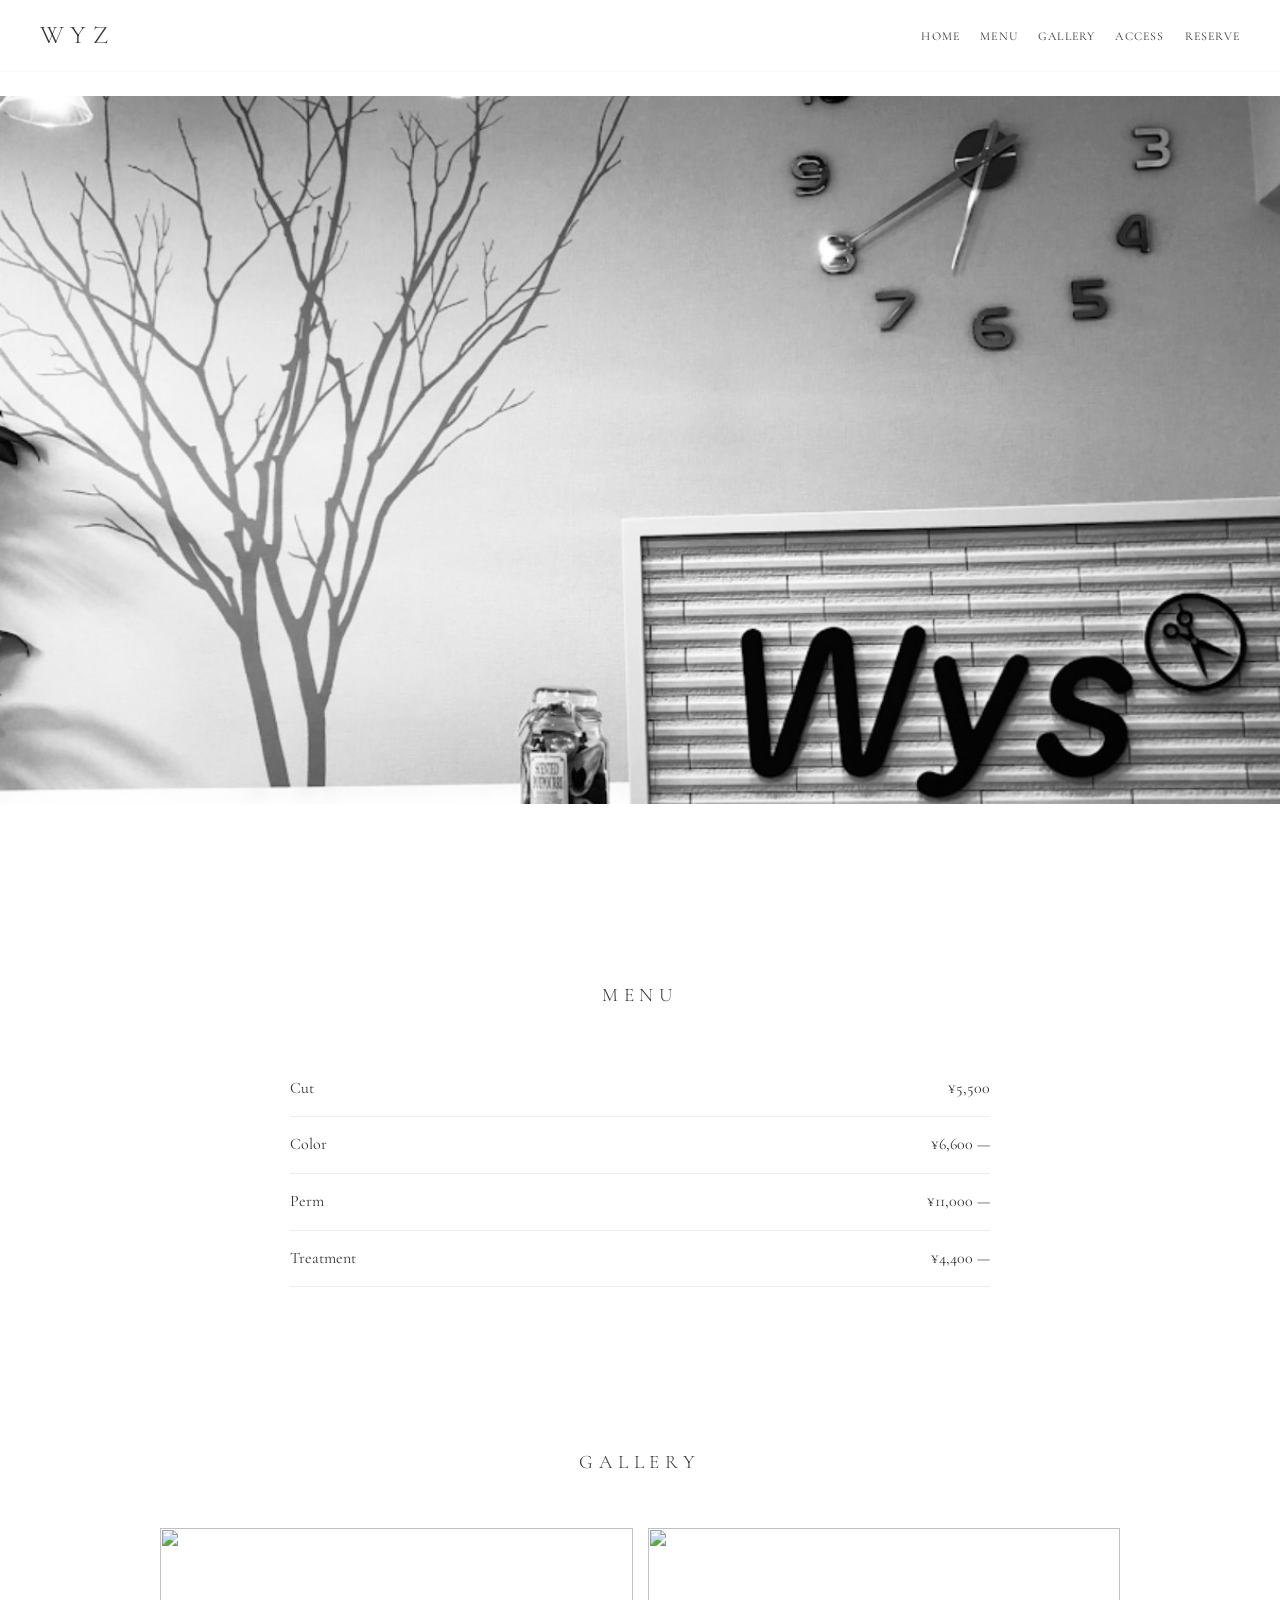
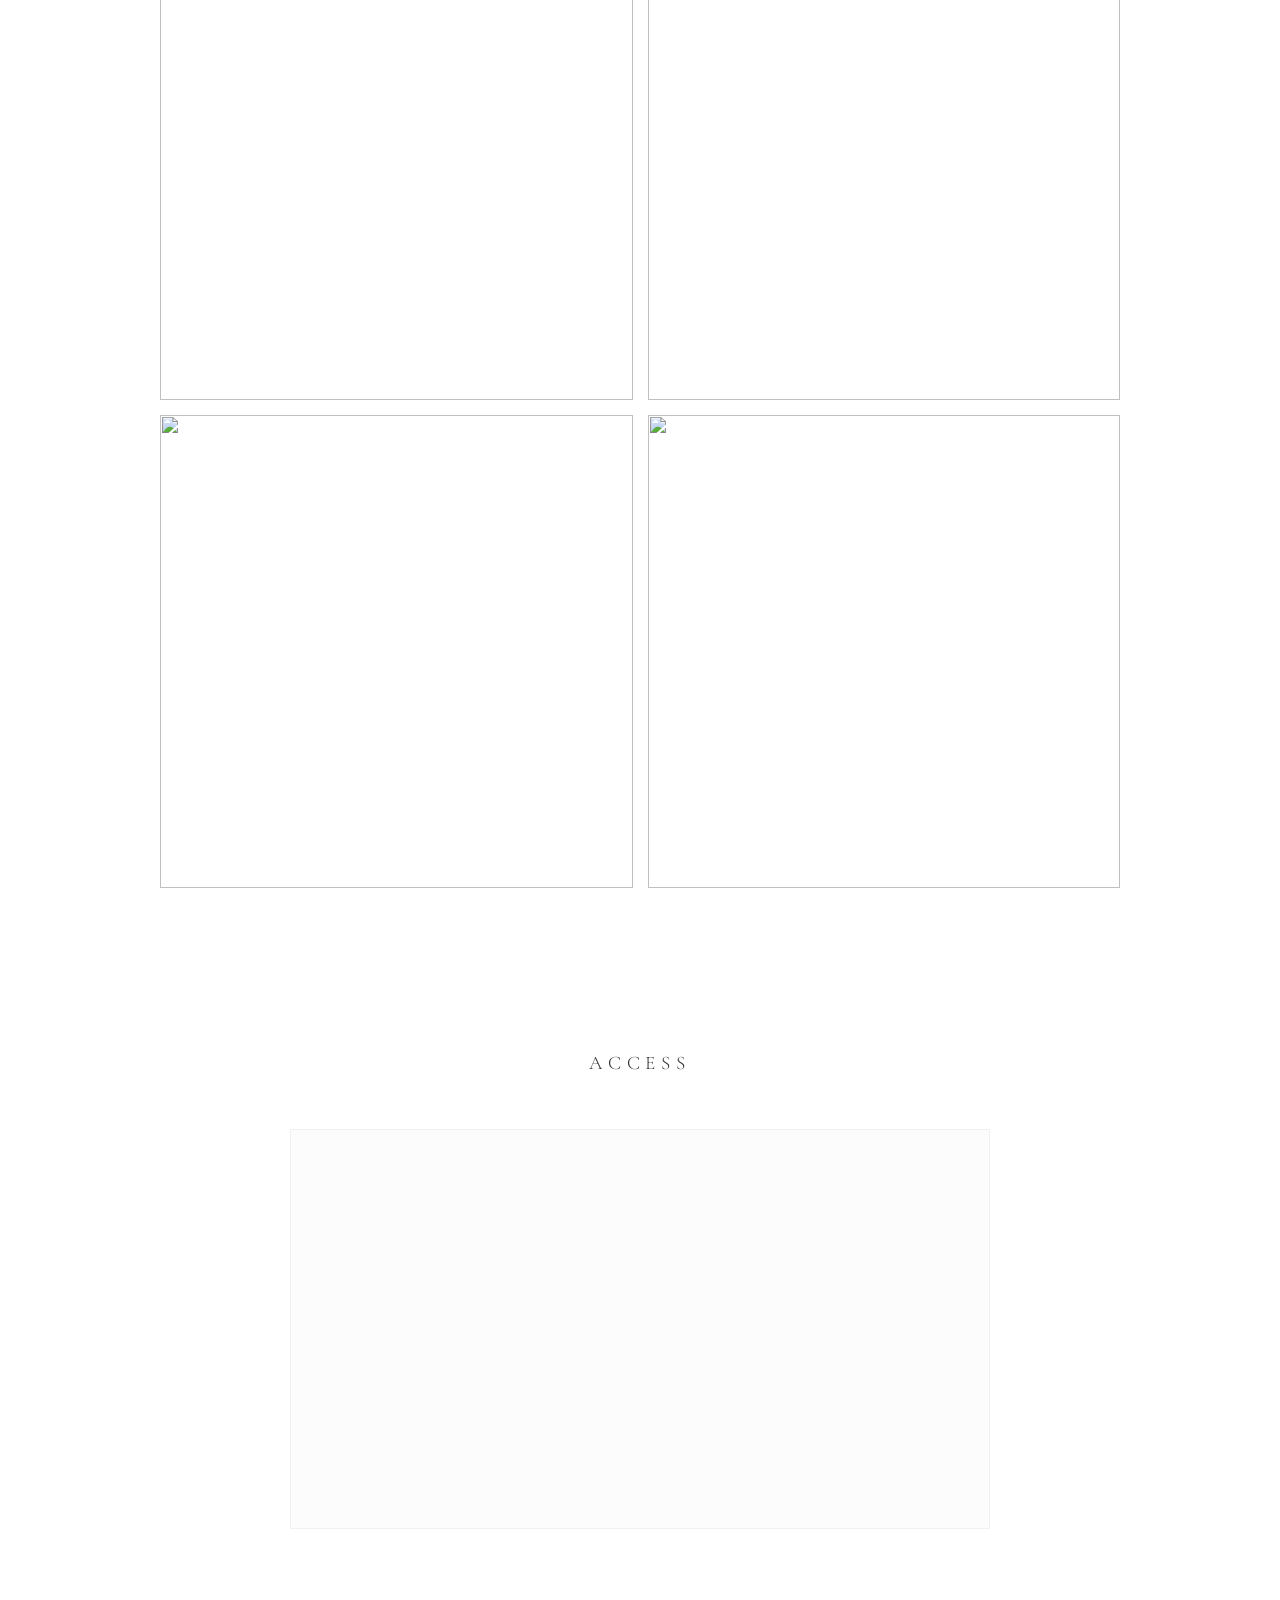
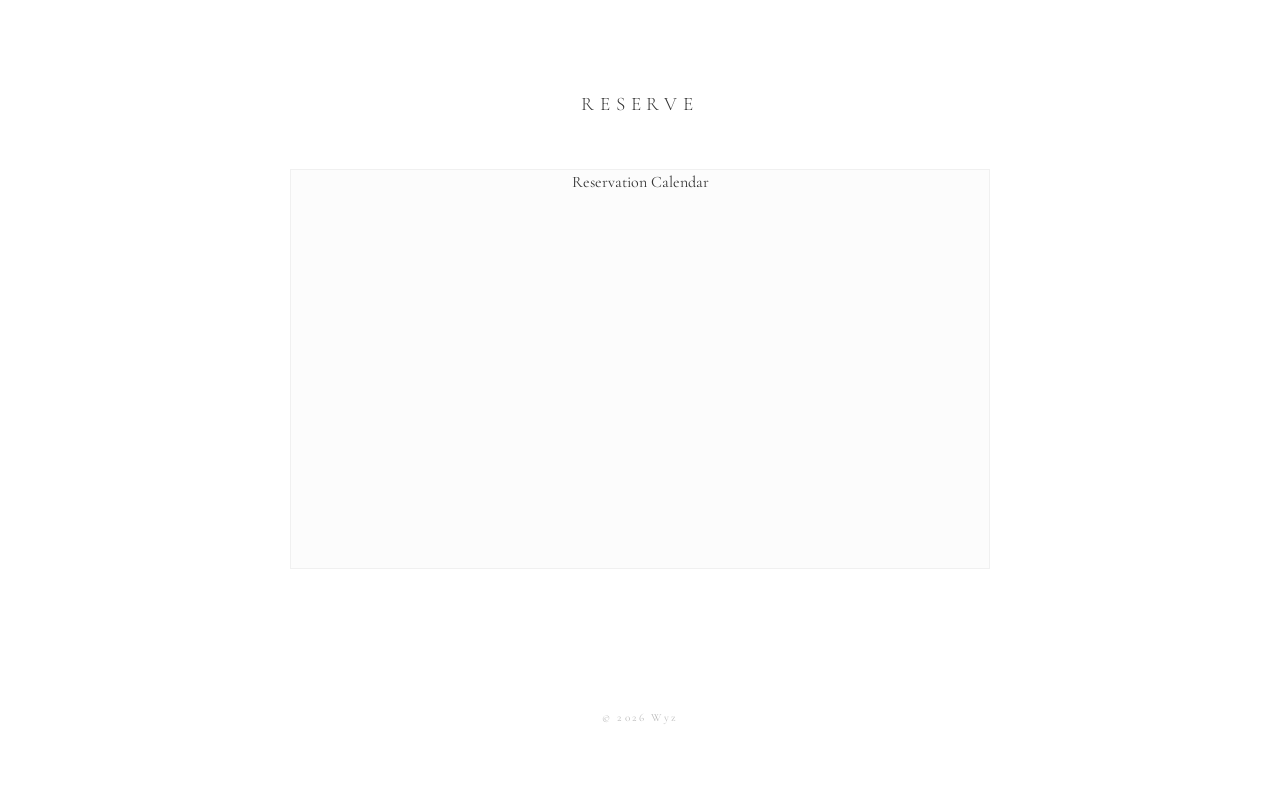
==== index.html @ 9bf514b8 "Add files via upload" ====
<!DOCTYPE html>
<html lang="ja">
<head>
    <meta charset="UTF-8">
    <meta name="viewport" content="width=device-width, initial-scale=1.0">
    <title>Wyz | Hair Salon</title>
    <!-- 洗練された印象を与えるフォントを読み込み -->
    <link href="https://fonts.googleapis.com/css2?family=Cormorant+Garamond:wght@300&family=Noto+Sans+JP:wght@300&display=swap" rel="stylesheet">
    <link rel="stylesheet" href="style.css">
</head>
<body>

    <header>
        <div class="header-inner">
            <h1 class="logo">Wyz</h1>
            <nav>
                <ul>
                    <li><a href="#home">HOME</a></li>
                    <li><a href="#menu">MENU</a></li>
                    <li><a href="#gallery">GALLERY</a></li>
                    <li><a href="#access">ACCESS</a></li>
                    <li><a href="#reserve">RESERVE</a></li>
                </ul>
            </nav>
        </div>
    </header>

    <main>
        <!-- Home: 画面いっぱいのメインビジュアル -->
        <section id="home" class="hero">
            <div class="hero-image">
                <img src="images/main-visual.jpg" alt="Wyz">
            </div>
        </section>

        <!-- Menu: 余白を活かしたリスト -->
        <section id="menu" class="section">
            <h2 class="section-title">MENU</h2>
            <div class="container">
                <dl class="menu-list">
                    <dt>Cut</dt><dd>¥5,500</dd>
                    <dt>Color</dt><dd>¥6,600 —</dd>
                    <dt>Perm</dt><dd>¥11,000 —</dd>
                    <dt>Treatment</dt><dd>¥4,400 —</dd>
                </dl>
            </div>
        </section>

        <!-- Gallery: グリッド表示 -->
        <section id="gallery" class="section">
            <h2 class="section-title">GALLERY</h2>
            <div class="gallery-grid">
                <div class="g-item"><img src="images/style1.jpg" alt=""></div>
                <div class="g-item"><img src="images/style2.jpg" alt=""></div>
                <div class="g-item"><img src="images/style3.jpg" alt=""></div>
                <div class="g-item"><img src="images/style4.jpg" alt=""></div>
            </div>
        </section>

        <!-- Access: 住所のテキストを削除しました -->
        <section id="access" class="section">
            <h2 class="section-title">ACCESS</h2>
            <div class="container">
                <div class="map-area">
                    <iframe src="https://www.google.com/maps/embed?pb=!1m18!1m12!1m3!1d988.2828588211678!2d136.62929129997522!3d36.60327913810577!2m3!1f0!2f0!3f0!3m2!1i1024!2i768!4f13.1!3m3!1m2!1s0x5ff9cdb1f380f823%3A0x5fd525300e2ebc56!2sWys!5e0!3m2!1sja!2sjp!4v1778840230287!5m2!1sja!2sjp" width="600" height="450" style="border:0;" allowfullscreen="" loading="lazy" referrerpolicy="no-referrer-when-downgrade"></iframe>
                </div>
            </div>
        </section>

        <!-- Reserve -->
        <section id="reserve" class="section">
            <h2 class="section-title">RESERVE</h2>
            <div class="container">
                <div class="calendar-area">
                    <p>Reservation Calendar</p>
                </div>
            </div>
        </section>
    </main>

    <footer>
        <p>&copy; 2026 Wyz</p>
    </footer>

</body>
</html>
---- style.css ----
/* --- 1. 基本設定（リセット・共通） --- */
* {
    margin: 0;
    padding: 0;
    box-sizing: border-box;
}

html {
    scroll-behavior: smooth; /* スムーズスクロール */
}

body {
    font-family: 'Cormorant Garamond', 'Noto Sans JP', serif;
    color: #333;
    line-height: 1.6;
    background-color: #fff;
    -webkit-font-smoothing: antialiased;
}

/* --- 2. ヘッダー（固定） --- */
header {
    position: fixed;
    top: 0;
    left: 0;
    width: 100%;
    z-index: 1000;
    padding: 15px 40px;
    background: rgba(255, 255, 255, 0.9); /* 少し透ける白 */
    border-bottom: 1px solid #f9f9f9;
}

.header-inner {
    display: flex;
    justify-content: space-between;
    align-items: center;
}

.logo {
    font-size: 1.6rem;
    font-weight: 300;
    letter-spacing: 0.25em;
    text-transform: uppercase;
}

nav ul {
    display: flex;
    list-style: none;
}

nav ul li {
    margin-left: 20px;
}

nav ul li a {
    text-decoration: none;
    color: #333;
    font-size: 0.75rem;
    letter-spacing: 0.1em;
    transition: opacity 0.3s;
}

nav ul li a:hover {
    opacity: 0.5;
}

/* --- 3. Home (Hero): 写真全体を表示する設定 --- */
.hero {
    width: 100%;
    height: 100vh;
    overflow: hidden;
    background-color: #fff; /* 写真以外の余白の色 */
    display: flex;
    align-items: center;
    justify-content: center;
}

.hero-image {
    width: 100%;
    height: 100%;
}

.hero-image img {
    width: 100%;
    height: 100%;
    object-fit: contain; /* 写真全体を欠けさせずに表示 */
    display: block;
}

/* --- 4. 共通セクション設定 --- */
.section {
    padding: 80px 20px;
    max-width: 1000px;
    margin: 0 auto;
}

.section-title {
    font-size: 1.2rem;
    font-weight: 300;
    letter-spacing: 0.3em;
    text-align: center;
    margin-bottom: 50px;
}

.container {
    max-width: 700px;
    margin: 0 auto;
    text-align: center;
}

/* --- 5. Menu --- */
.menu-list {
    display: flex;
    flex-wrap: wrap;
    justify-content: space-between;
}

.menu-list dt {
    width: 70%;
    text-align: left;
    padding: 15px 0;
    border-bottom: 1px solid #eee;
}

.menu-list dd {
    width: 30%;
    text-align: right;
    padding: 15px 0;
    border-bottom: 1px solid #eee;
}

/* --- 6. Gallery --- */
.gallery-grid {
    display: grid;
    grid-template-columns: repeat(2, 1fr);
    gap: 15px;
}

.g-item img {
    width: 100%;
    height: 100%;
    object-fit: cover;
    aspect-ratio: 1 / 1;
    display: block;
}

/* --- 7. Access (Google Map対応) & Reserve --- */
.map-area, .calendar-area {
    width: 100%;
    height: 400px; /* 地図の高さ */
    background-color: #fcfcfc;
    border: 1px solid #f0f0f0;
    margin-top: 20px;
    overflow: hidden; /* 地図のはみ出し防止 */
}

/* Googleマップなどの埋め込みiframeを親要素いっぱいに広げる */
.map-area iframe,
.calendar-area iframe {
    width: 100% !important;
    height: 100% !important;
    border: none;
}

.address-text {
    margin-bottom: 20px;
    font-size: 0.9rem;
}

/* --- 8. フッター --- */
footer {
    padding: 60px 0;
    text-align: center;
    font-size: 0.7rem;
    letter-spacing: 0.2em;
    color: #bbb;
}

/* --- 9. スマホ対応 (レスポンシブ) --- */
@media (max-width: 768px) {
    header { padding: 15px 20px; }
    .logo { font-size: 1.3rem; }
    nav ul li { margin-left: 12px; }
    nav ul li a { font-size: 0.65rem; }
    .gallery-grid { grid-template-columns: 1fr; }
    .section { padding: 60px 20px; }
    .map-area, .calendar-area { height: 300px; }
}

/* --- スマホ専用の余白カット調整 --- */
@media (max-width: 768px) {
    /* 1. TOP写真の上下にある巨大な余白を消す */
    .hero {
        height: auto; /* 画面いっぱいの高さをやめて写真の高さに合わせる */
        min-height: auto;
        padding-top: 60px; /* ヘッダーに被らないための最低限の隙間 */
    }

    .hero-image {
        height: auto;
    }

    .hero-image img {
        height: auto; /* 写真全体を出しつつ隙間を埋める */
    }

    /* 2. 各セクション（MENU, GALLERY等）の上下余白をさらに詰める */
    .section {
        padding: 30px 20px; /* 60pxからさらに半分に */
    }

    .section-title {
        margin-bottom: 20px; /* 見出しの下の隙間を詰める */
    }

    /* 3. ヘッダーのロゴとメニューの間隔を詰める */
    header {
        padding: 10px 15px;
    }
    
    .logo {
        font-size: 1.1rem;
        letter-spacing: 0.1em;
    }

    nav ul li {
        margin-left: 8px; /* メニュー同士を近づける */
    }

    nav ul li a {
        font-size: 0.6rem;
    }
}
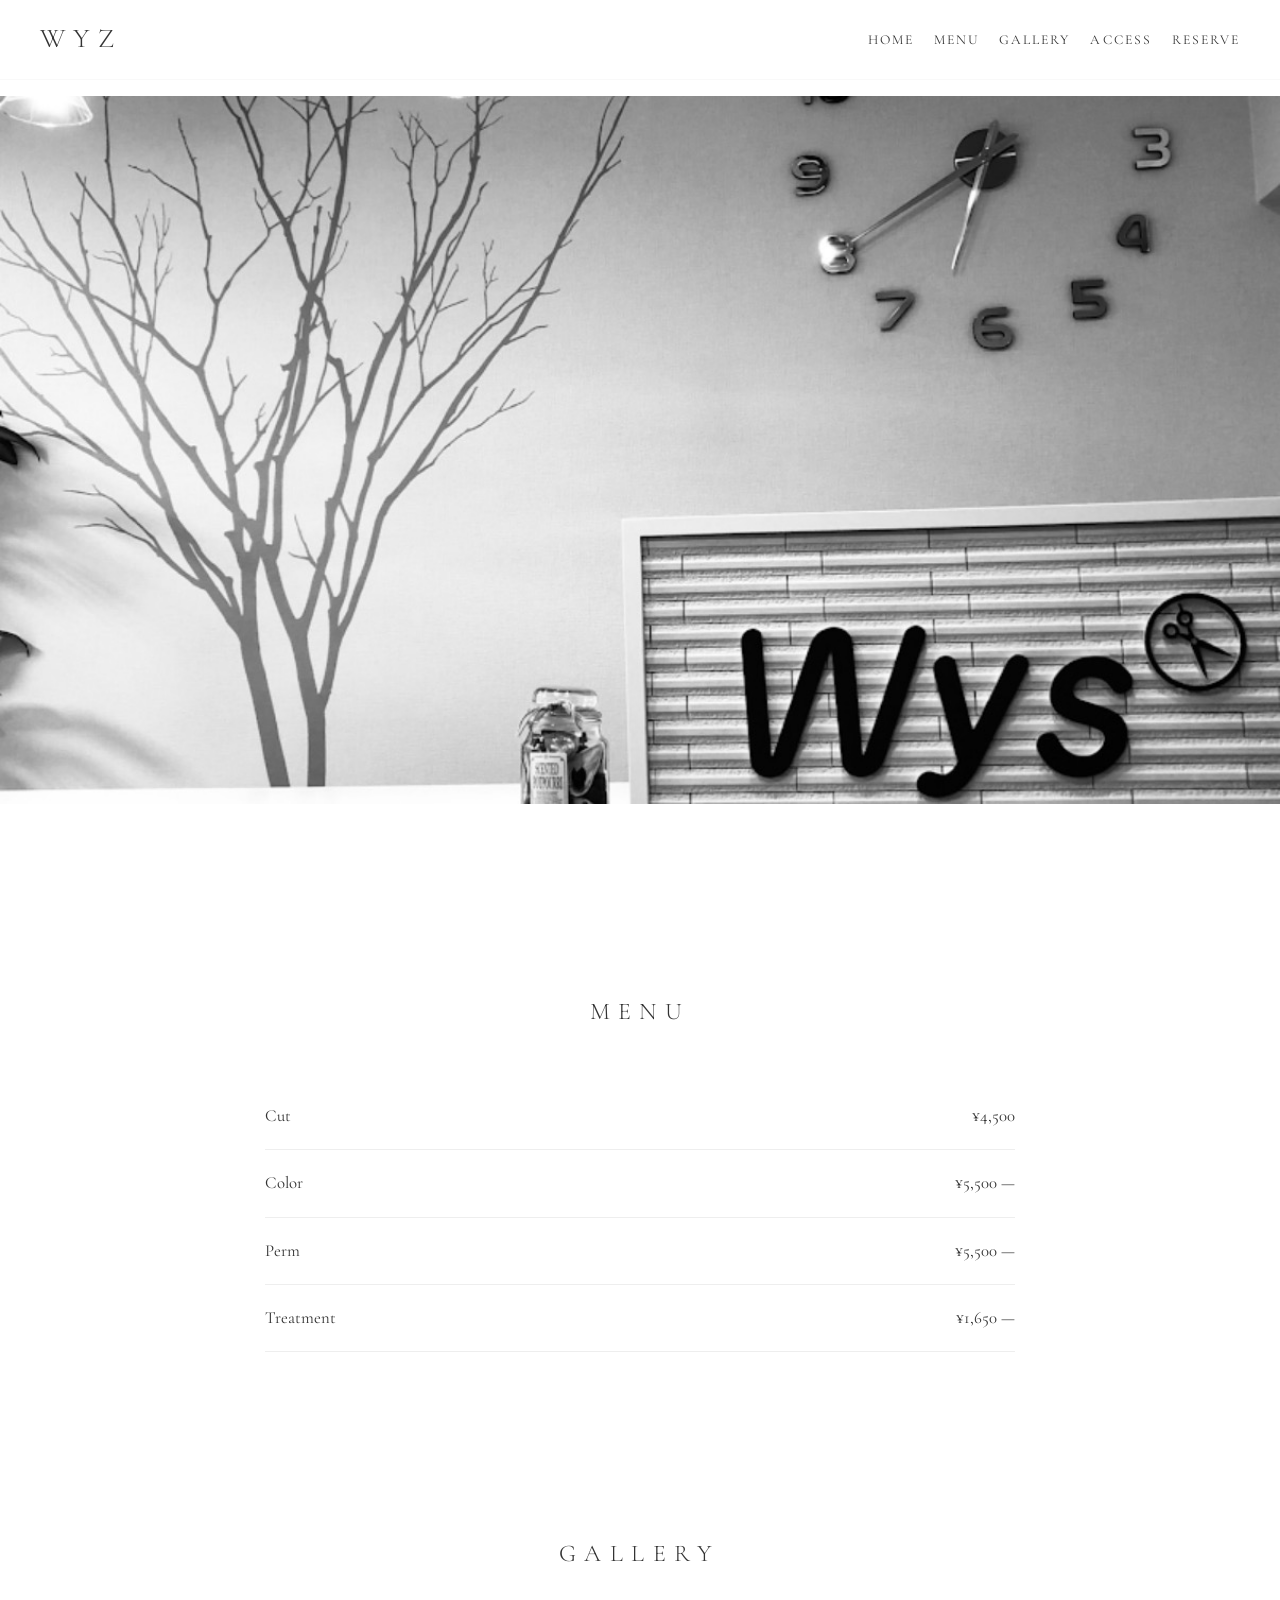
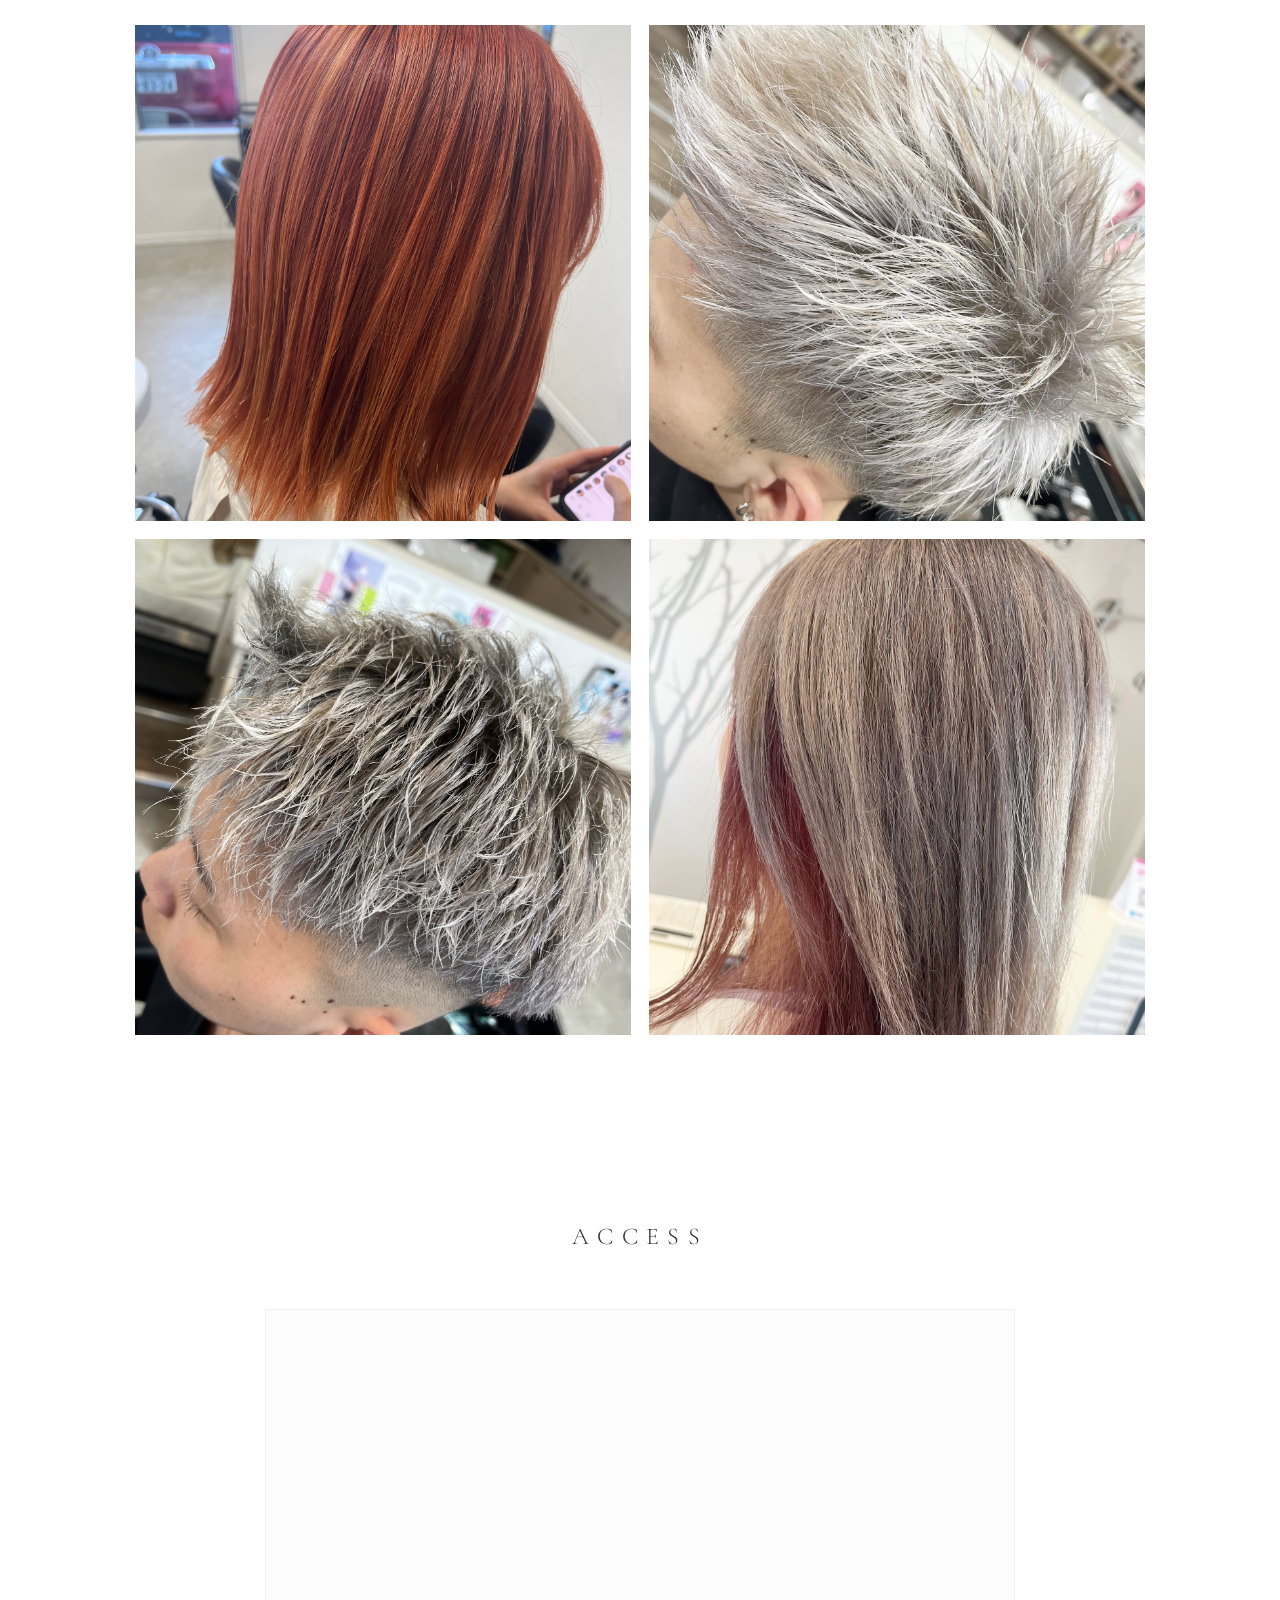
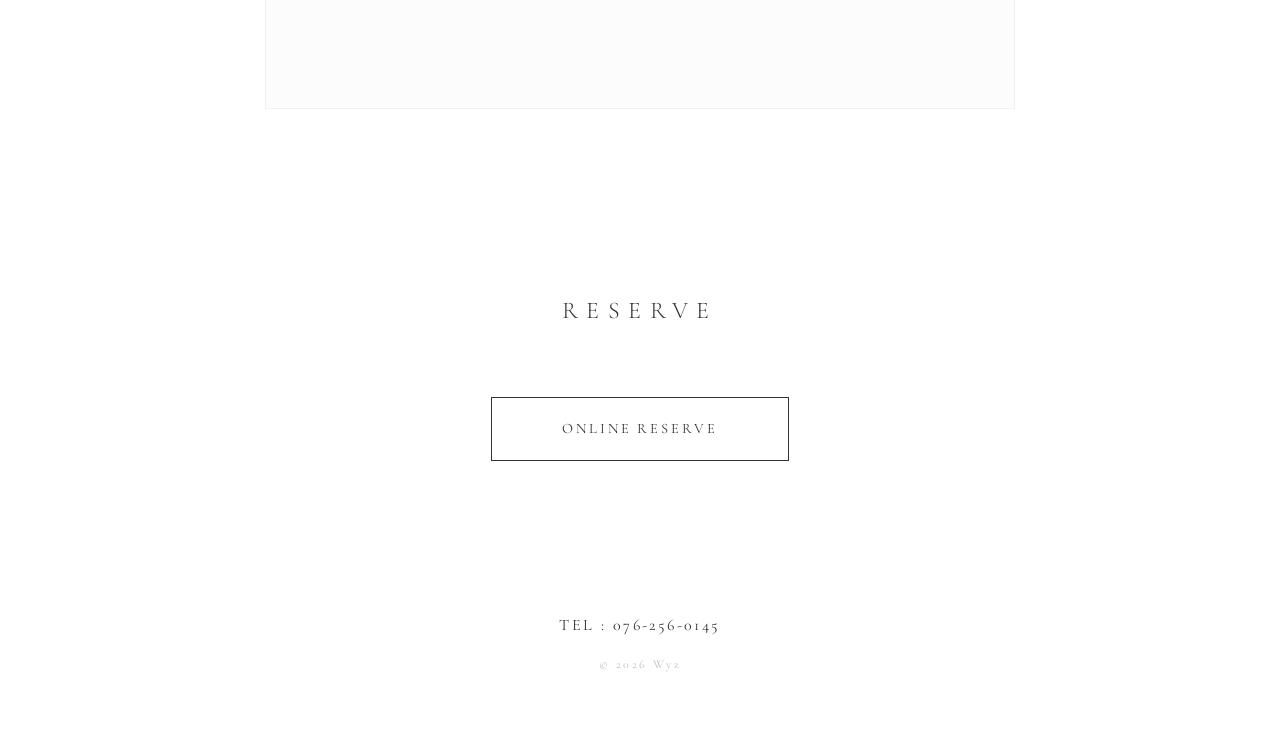
==== commit 5f1dbace: "Add files via upload" ====
--- a/index.html
+++ b/index.html
@@ -4,7 +4,6 @@
     <meta charset="UTF-8">
     <meta name="viewport" content="width=device-width, initial-scale=1.0">
     <title>Wyz | Hair Salon</title>
-    <!-- 洗練された印象を与えるフォントを読み込み -->
     <link href="https://fonts.googleapis.com/css2?family=Cormorant+Garamond:wght@300&family=Noto+Sans+JP:wght@300&display=swap" rel="stylesheet">
     <link rel="stylesheet" href="style.css">
 </head>
@@ -26,38 +25,34 @@
     </header>
 
     <main>
-        <!-- Home: 画面いっぱいのメインビジュアル -->
         <section id="home" class="hero">
             <div class="hero-image">
                 <img src="images/main-visual.jpg" alt="Wyz">
             </div>
         </section>
 
-        <!-- Menu: 余白を活かしたリスト -->
         <section id="menu" class="section">
             <h2 class="section-title">MENU</h2>
             <div class="container">
                 <dl class="menu-list">
-                    <dt>Cut</dt><dd>¥5,500</dd>
-                    <dt>Color</dt><dd>¥6,600 —</dd>
-                    <dt>Perm</dt><dd>¥11,000 —</dd>
-                    <dt>Treatment</dt><dd>¥4,400 —</dd>
+                    <dt>Cut</dt><dd>¥4,500</dd>
+                    <dt>Color</dt><dd>¥5,500 —</dd>
+                    <dt>Perm</dt><dd>¥5,500 —</dd>
+                    <dt>Treatment</dt><dd>¥1,650 —</dd>
                 </dl>
             </div>
         </section>
 
-        <!-- Gallery: グリッド表示 -->
         <section id="gallery" class="section">
             <h2 class="section-title">GALLERY</h2>
             <div class="gallery-grid">
-                <div class="g-item"><img src="images/style1.jpg" alt=""></div>
-                <div class="g-item"><img src="images/style2.jpg" alt=""></div>
-                <div class="g-item"><img src="images/style3.jpg" alt=""></div>
-                <div class="g-item"><img src="images/style4.jpg" alt=""></div>
+                <div class="g-item"><img src="images/style1.jpg" alt="Wyz Style 1"></div>
+                <div class="g-item"><img src="images/style2.jpg" alt="Wyz Style 2"></div>
+                <div class="g-item"><img src="images/style3.jpg" alt="Wyz Style 3"></div>
+                <div class="g-item"><img src="images/style4.jpg" alt="Wyz Style 4"></div>
             </div>
         </section>
 
-        <!-- Access: 住所のテキストを削除しました -->
         <section id="access" class="section">
             <h2 class="section-title">ACCESS</h2>
             <div class="container">
@@ -67,19 +62,19 @@
             </div>
         </section>
 
-        <!-- Reserve -->
         <section id="reserve" class="section">
             <h2 class="section-title">RESERVE</h2>
             <div class="container">
-                <div class="calendar-area">
-                    <p>Reservation Calendar</p>
-                </div>
+                <a href="https://tol-app.jp/s/k8ukpl6xso61v6olhwl2" class="reserve-button" target="_blank" rel="noopener noreferrer">
+                    ONLINE RESERVE
+                </a>
             </div>
         </section>
     </main>
 
     <footer>
-        <p>&copy; 2026 Wyz</p>
+        <p class="footer-tel">TEL : 076-256-0145</p>
+        <p class="copyright">© 2026 Wyz</p>
     </footer>
 
 </body>
--- a/style.css
+++ b/style.css
@@ -1,4 +1,4 @@
-/* --- 1. 基本設定（リセット・共通） --- */
+/* --- 1. 基本設定 --- */
 * {
     margin: 0;
     padding: 0;
@@ -6,18 +6,19 @@
 }
 
 html {
-    scroll-behavior: smooth; /* スムーズスクロール */
+    scroll-behavior: smooth;
 }
 
 body {
     font-family: 'Cormorant Garamond', 'Noto Sans JP', serif;
     color: #333;
-    line-height: 1.6;
+    font-size: 16px; 
+    line-height: 1.8;
     background-color: #fff;
     -webkit-font-smoothing: antialiased;
 }
 
-/* --- 2. ヘッダー（固定） --- */
+/* --- 2. ヘッダー --- */
 header {
     position: fixed;
     top: 0;
@@ -25,7 +26,7 @@
     width: 100%;
     z-index: 1000;
     padding: 15px 40px;
-    background: rgba(255, 255, 255, 0.9); /* 少し透ける白 */
+    background: rgba(255, 255, 255, 0.9);
     border-bottom: 1px solid #f9f9f9;
 }
 
@@ -36,9 +37,9 @@
 }
 
 .logo {
-    font-size: 1.6rem;
+    font-size: 1.7rem;
     font-weight: 300;
-    letter-spacing: 0.25em;
+    letter-spacing: 0.3em;
     text-transform: uppercase;
 }
 
@@ -54,8 +55,8 @@
 nav ul li a {
     text-decoration: none;
     color: #333;
-    font-size: 0.75rem;
-    letter-spacing: 0.1em;
+    font-size: 0.85rem;
+    letter-spacing: 0.15em;
     transition: opacity 0.3s;
 }
 
@@ -63,12 +64,12 @@
     opacity: 0.5;
 }
 
-/* --- 3. Home (Hero): 写真全体を表示する設定 --- */
+/* --- 3. Home (Hero) --- */
 .hero {
     width: 100%;
     height: 100vh;
     overflow: hidden;
-    background-color: #fff; /* 写真以外の余白の色 */
+    background-color: #fff;
     display: flex;
     align-items: center;
     justify-content: center;
@@ -82,27 +83,27 @@
 .hero-image img {
     width: 100%;
     height: 100%;
-    object-fit: contain; /* 写真全体を欠けさせずに表示 */
+    object-fit: contain;
     display: block;
 }
 
 /* --- 4. 共通セクション設定 --- */
 .section {
-    padding: 80px 20px;
-    max-width: 1000px;
+    padding: 90px 20px;
+    max-width: 1050px;
     margin: 0 auto;
 }
 
 .section-title {
-    font-size: 1.2rem;
+    font-size: 1.5rem;
     font-weight: 300;
-    letter-spacing: 0.3em;
+    letter-spacing: 0.35em;
     text-align: center;
     margin-bottom: 50px;
 }
 
 .container {
-    max-width: 700px;
+    max-width: 750px;
     margin: 0 auto;
     text-align: center;
 }
@@ -112,121 +113,163 @@
     display: flex;
     flex-wrap: wrap;
     justify-content: space-between;
+    font-size: 1.05rem;
 }
 
 .menu-list dt {
     width: 70%;
     text-align: left;
-    padding: 15px 0;
+    padding: 18px 0;
     border-bottom: 1px solid #eee;
 }
 
 .menu-list dd {
     width: 30%;
     text-align: right;
-    padding: 15px 0;
+    padding: 18px 0;
     border-bottom: 1px solid #eee;
 }
 
-/* --- 6. Gallery --- */
+/* --- 6. Gallery (PCもスマホも2×2に固定) --- */
 .gallery-grid {
     display: grid;
-    grid-template-columns: repeat(2, 1fr);
-    gap: 15px;
+    grid-template-columns: repeat(2, 1fr); /* 2列並び */
+    gap: 18px;
+}
+
+.g-item {
+    width: 100%;
+    background-color: #f7f7f7;
 }
 
 .g-item img {
     width: 100%;
-    height: 100%;
+    height: auto;
+    aspect-ratio: 1 / 1;
     object-fit: cover;
-    aspect-ratio: 1 / 1;
     display: block;
-}
-
-/* --- 7. Access (Google Map対応) & Reserve --- */
-.map-area, .calendar-area {
-    width: 100%;
-    height: 400px; /* 地図の高さ */
+    image-rendering: -webkit-optimize-contrast;
+    image-rendering: crisp-edges;
+}
+
+/* --- 7. Access & Reserve --- */
+.map-area {
+    width: 100%;
+    height: 400px;
     background-color: #fcfcfc;
     border: 1px solid #f0f0f0;
-    margin-top: 20px;
-    overflow: hidden; /* 地図のはみ出し防止 */
-}
-
-/* Googleマップなどの埋め込みiframeを親要素いっぱいに広げる */
-.map-area iframe,
-.calendar-area iframe {
+    margin-top: 25px;
+    overflow: hidden;
+}
+
+.map-area iframe {
     width: 100% !important;
     height: 100% !important;
     border: none;
 }
 
-.address-text {
-    margin-bottom: 20px;
+.reserve-button {
+    display: inline-block;
+    padding: 18px 70px;
+    border: 1px solid #333;
+    color: #333;
+    text-decoration: none;
     font-size: 0.9rem;
-}
-
-/* --- 8. フッター --- */
+    letter-spacing: 0.2em;
+    transition: all 0.4s ease;
+    margin-top: 15px;
+}
+
+.reserve-button:hover {
+    background-color: #333;
+    color: #fff;
+}
+
+/* --- 8. Footer (最下部・電話番号デザイン) --- */
 footer {
     padding: 60px 0;
     text-align: center;
-    font-size: 0.7rem;
+    background-color: #fff;
+}
+
+.footer-tel {
+    font-size: 1rem;
+    letter-spacing: 0.15em;
+    color: #333;
+    margin-bottom: 15px;
+}
+
+.copyright {
+    font-size: 0.75rem;
     letter-spacing: 0.2em;
     color: #bbb;
 }
 
-/* --- 9. スマホ対応 (レスポンシブ) --- */
+/* --- 9. スマホ対応 --- */
 @media (max-width: 768px) {
-    header { padding: 15px 20px; }
-    .logo { font-size: 1.3rem; }
-    nav ul li { margin-left: 12px; }
-    nav ul li a { font-size: 0.65rem; }
-    .gallery-grid { grid-template-columns: 1fr; }
-    .section { padding: 60px 20px; }
-    .map-area, .calendar-area { height: 300px; }
-}
-
-/* --- スマホ専用の余白カット調整 --- */
-@media (max-width: 768px) {
-    /* 1. TOP写真の上下にある巨大な余白を消す */
-    .hero {
-        height: auto; /* 画面いっぱいの高さをやめて写真の高さに合わせる */
-        min-height: auto;
-        padding-top: 60px; /* ヘッダーに被らないための最低限の隙間 */
-    }
-
-    .hero-image {
-        height: auto;
-    }
-
-    .hero-image img {
-        height: auto; /* 写真全体を出しつつ隙間を埋める */
-    }
-
-    /* 2. 各セクション（MENU, GALLERY等）の上下余白をさらに詰める */
-    .section {
-        padding: 30px 20px; /* 60pxからさらに半分に */
-    }
-
-    .section-title {
-        margin-bottom: 20px; /* 見出しの下の隙間を詰める */
-    }
-
-    /* 3. ヘッダーのロゴとメニューの間隔を詰める */
+    body {
+        font-size: 15px;
+    }
+
     header {
-        padding: 10px 15px;
-    }
-    
+        padding: 15px 20px;
+    }
+
     .logo {
         font-size: 1.1rem;
         letter-spacing: 0.1em;
     }
 
     nav ul li {
-        margin-left: 8px; /* メニュー同士を近づける */
+        margin-left: 8px;
     }
 
     nav ul li a {
         font-size: 0.6rem;
     }
+    
+    .hero {
+        height: auto;
+        padding-top: 60px;
+    }
+    .hero-image, .hero-image img {
+        height: auto;
+    }
+
+    .section {
+        padding: 30px 20px;
+    }
+
+    .section-title {
+        font-size: 1.1rem;
+        margin-bottom: 20px;
+    }
+
+    .menu-list {
+        font-size: 0.9rem;
+    }
+
+    /* スマホでも完璧な2×2を維持 */
+    .gallery-grid {
+        grid-template-columns: repeat(2, 1fr);
+        gap: 10px;
+    }
+
+    .map-area {
+        height: 300px;
+    }
+    
+    .reserve-button {
+        width: 100%;
+        padding: 15px 0;
+        font-size: 0.8rem;
+    }
+
+    footer {
+        padding: 40px 0;
+    }
+    
+    .footer-tel {
+        font-size: 0.9rem;
+    }
 }
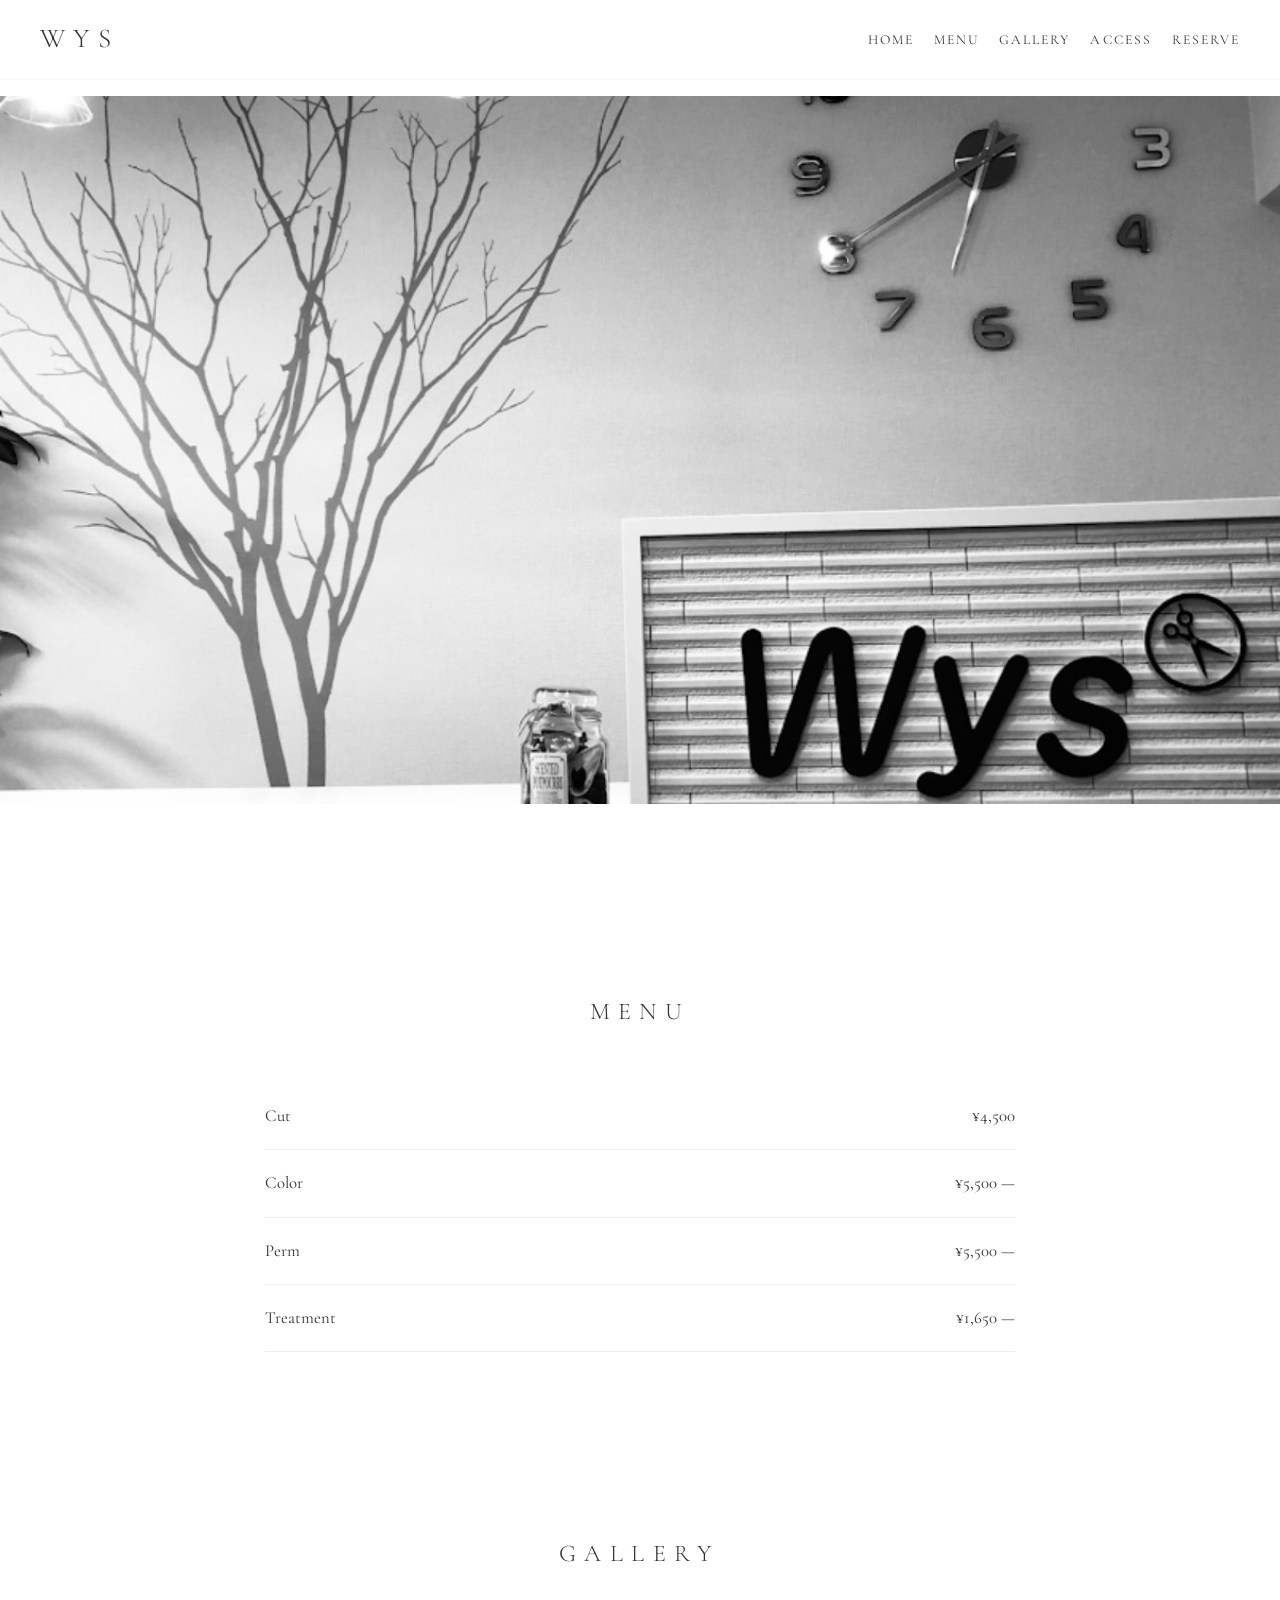
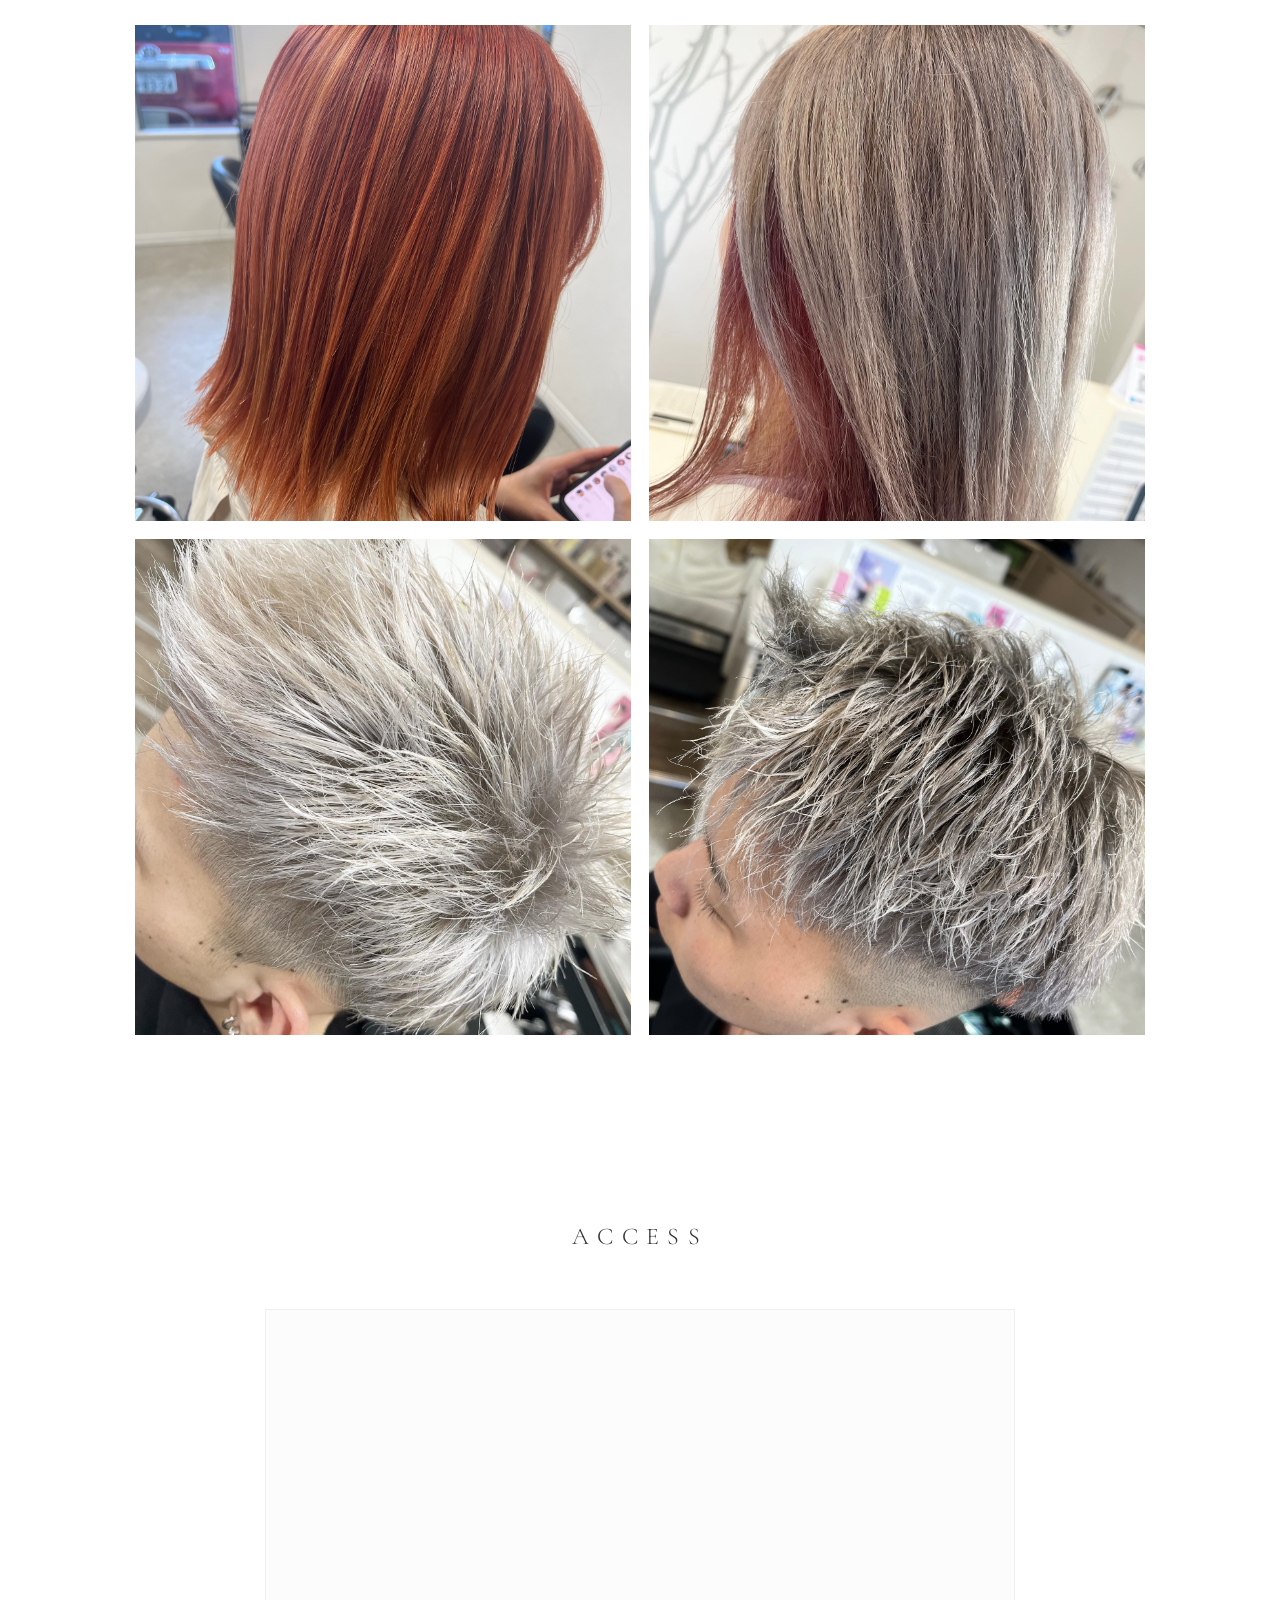
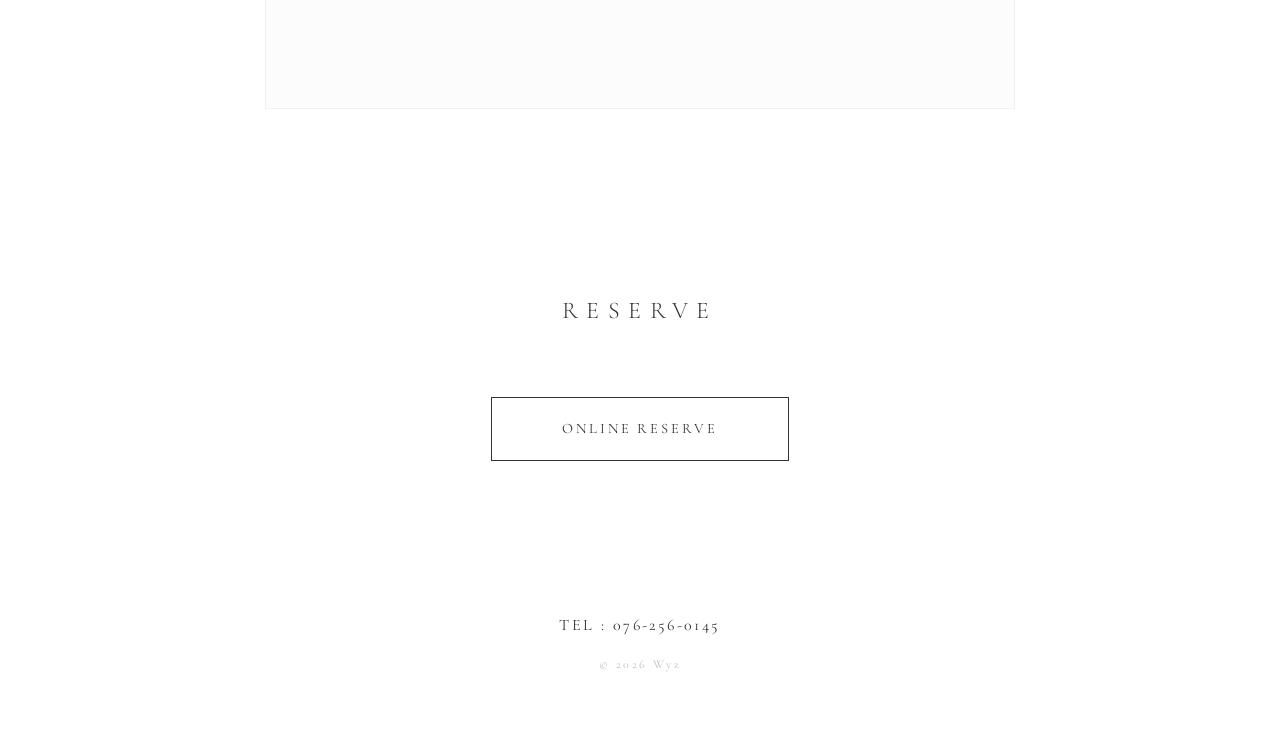
==== commit 6679640a: "Add files via upload" ====
--- a/index.html
+++ b/index.html
@@ -11,7 +11,7 @@
 
     <header>
         <div class="header-inner">
-            <h1 class="logo">Wyz</h1>
+            <h1 class="logo">Wys</h1>
             <nav>
                 <ul>
                     <li><a href="#home">HOME</a></li>
--- a/style.css
+++ b/style.css
@@ -269,7 +269,11 @@
         padding: 40px 0;
     }
     
-    .footer-tel {
-        font-size: 0.9rem;
+   .footer-tel {
+    font-size: 1.05rem;      /* 大きさを自然なサイズに微調整 */
+    font-weight: 500;       /* 太すぎず細すぎない、程よい上品な太さに */
+    letter-spacing: 0.15em;
+    color: #333;            /* 全体の文字と同じ、洗練されたダークグレー（濃いめ） */
+    margin-bottom: 15px;
     }
 }
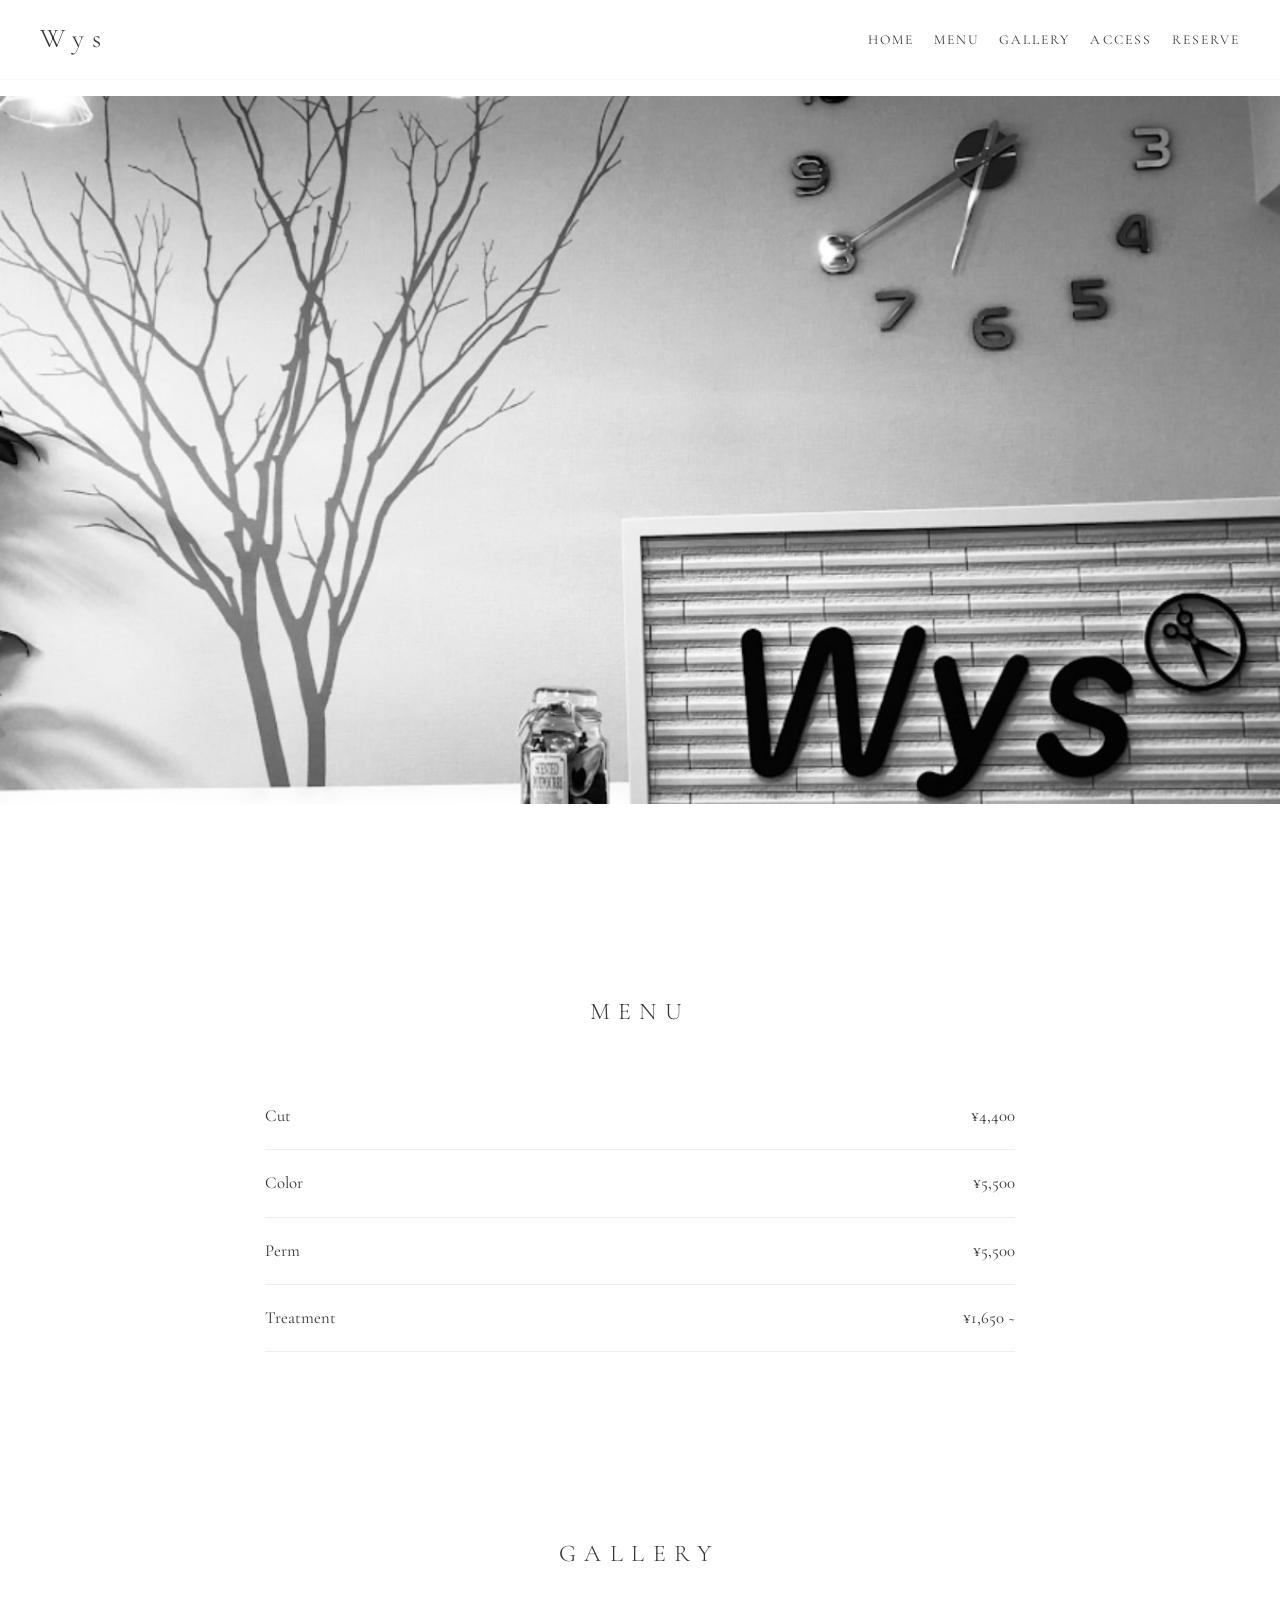
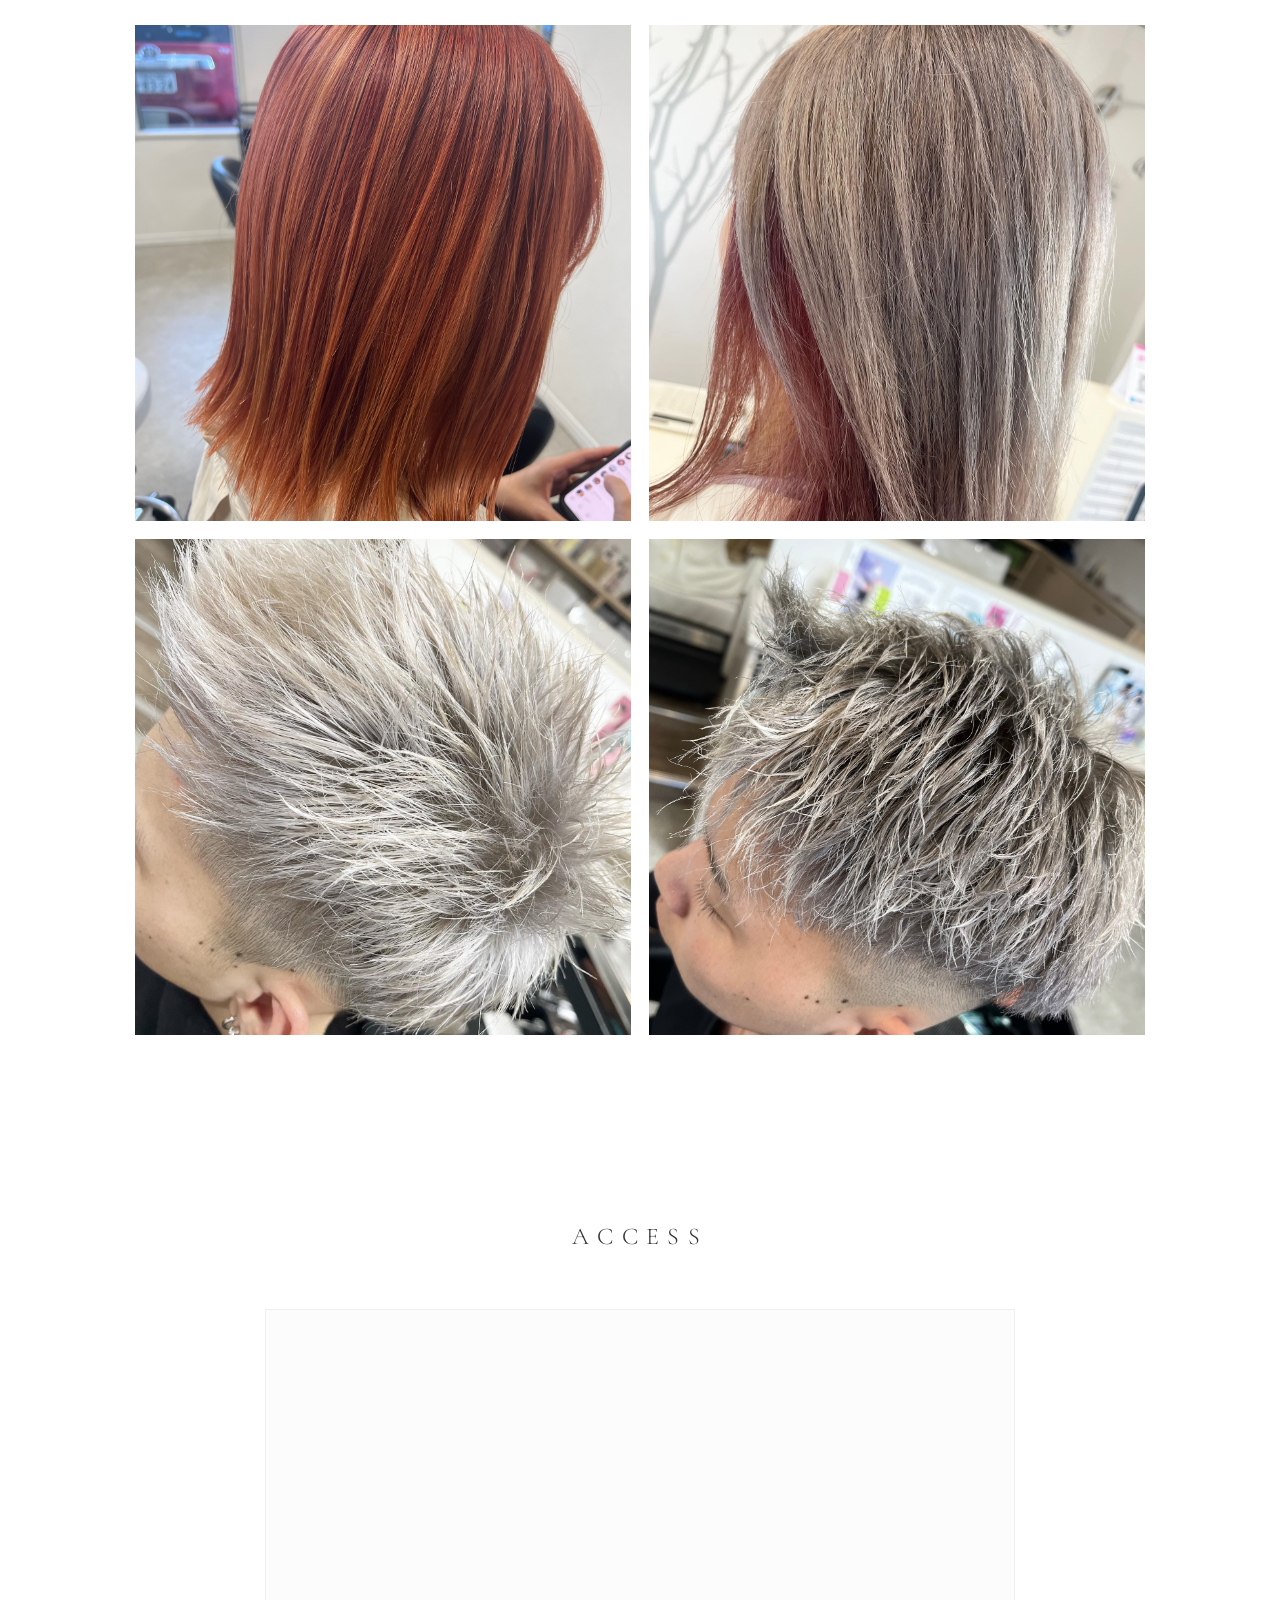
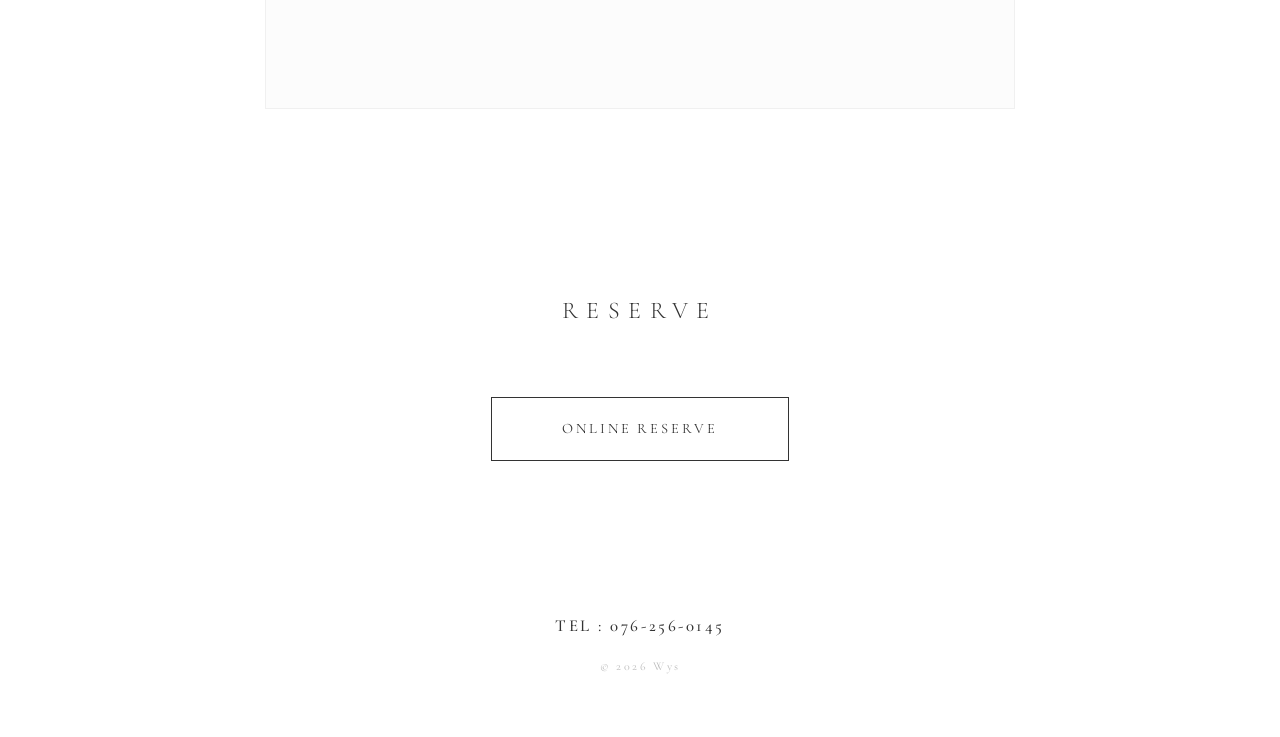
==== commit b2eee95d: "Add files via upload" ====
--- a/index.html
+++ b/index.html
@@ -3,7 +3,7 @@
 <head>
     <meta charset="UTF-8">
     <meta name="viewport" content="width=device-width, initial-scale=1.0">
-    <title>Wyz | Hair Salon</title>
+    <title>Wys | Hair Salon</title>
     <link href="https://fonts.googleapis.com/css2?family=Cormorant+Garamond:wght@300&family=Noto+Sans+JP:wght@300&display=swap" rel="stylesheet">
     <link rel="stylesheet" href="style.css">
 </head>
@@ -27,7 +27,7 @@
     <main>
         <section id="home" class="hero">
             <div class="hero-image">
-                <img src="images/main-visual.jpg" alt="Wyz">
+                <img src="images/main-visual.jpg" alt="Wys">
             </div>
         </section>
 
@@ -35,10 +35,10 @@
             <h2 class="section-title">MENU</h2>
             <div class="container">
                 <dl class="menu-list">
-                    <dt>Cut</dt><dd>¥4,500</dd>
-                    <dt>Color</dt><dd>¥5,500 —</dd>
-                    <dt>Perm</dt><dd>¥5,500 —</dd>
-                    <dt>Treatment</dt><dd>¥1,650 —</dd>
+                    <dt>Cut</dt><dd>¥4,400</dd>
+                    <dt>Color</dt><dd>¥5,500</dd>
+                    <dt>Perm</dt><dd>¥5,500</dd>
+                    <dt>Treatment</dt><dd>¥1,650 ~</dd>
                 </dl>
             </div>
         </section>
@@ -46,10 +46,10 @@
         <section id="gallery" class="section">
             <h2 class="section-title">GALLERY</h2>
             <div class="gallery-grid">
-                <div class="g-item"><img src="images/style1.jpg" alt="Wyz Style 1"></div>
-                <div class="g-item"><img src="images/style2.jpg" alt="Wyz Style 2"></div>
-                <div class="g-item"><img src="images/style3.jpg" alt="Wyz Style 3"></div>
-                <div class="g-item"><img src="images/style4.jpg" alt="Wyz Style 4"></div>
+                <div class="g-item"><img src="images/style1.jpg" alt="Wys Style 1"></div>
+                <div class="g-item"><img src="images/style2.jpg" alt="Wys Style 2"></div>
+                <div class="g-item"><img src="images/style3.jpg" alt="Wys Style 3"></div>
+                <div class="g-item"><img src="images/style4.jpg" alt="Wys Style 4"></div>
             </div>
         </section>
 
@@ -74,7 +74,7 @@
 
     <footer>
         <p class="footer-tel">TEL : 076-256-0145</p>
-        <p class="copyright">© 2026 Wyz</p>
+        <p class="copyright">© 2026 Wys</p>
     </footer>
 
 </body>
--- a/style.css
+++ b/style.css
@@ -40,7 +40,7 @@
     font-size: 1.7rem;
     font-weight: 300;
     letter-spacing: 0.3em;
-    text-transform: uppercase;
+    /* text-transform: uppercase; (これを削除して小文字を有効にしました) */
 }
 
 nav ul {
@@ -133,7 +133,7 @@
 /* --- 6. Gallery (PCもスマホも2×2に固定) --- */
 .gallery-grid {
     display: grid;
-    grid-template-columns: repeat(2, 1fr); /* 2列並び */
+    grid-template-columns: repeat(2, 1fr);
     gap: 18px;
 }
 
@@ -193,9 +193,10 @@
 }
 
 .footer-tel {
-    font-size: 1rem;
+    font-size: 1.05rem;
+    font-weight: 500;       /* 程よい上品な太さ */
     letter-spacing: 0.15em;
-    color: #333;
+    color: #333;            /* 全体と馴染む濃いめのグレー */
     margin-bottom: 15px;
 }
 
@@ -249,7 +250,6 @@
         font-size: 0.9rem;
     }
 
-    /* スマホでも完璧な2×2を維持 */
     .gallery-grid {
         grid-template-columns: repeat(2, 1fr);
         gap: 10px;
@@ -269,11 +269,7 @@
         padding: 40px 0;
     }
     
-   .footer-tel {
-    font-size: 1.05rem;      /* 大きさを自然なサイズに微調整 */
-    font-weight: 500;       /* 太すぎず細すぎない、程よい上品な太さに */
-    letter-spacing: 0.15em;
-    color: #333;            /* 全体の文字と同じ、洗練されたダークグレー（濃いめ） */
-    margin-bottom: 15px;
+    .footer-tel {
+        font-size: 0.9rem;
     }
 }
